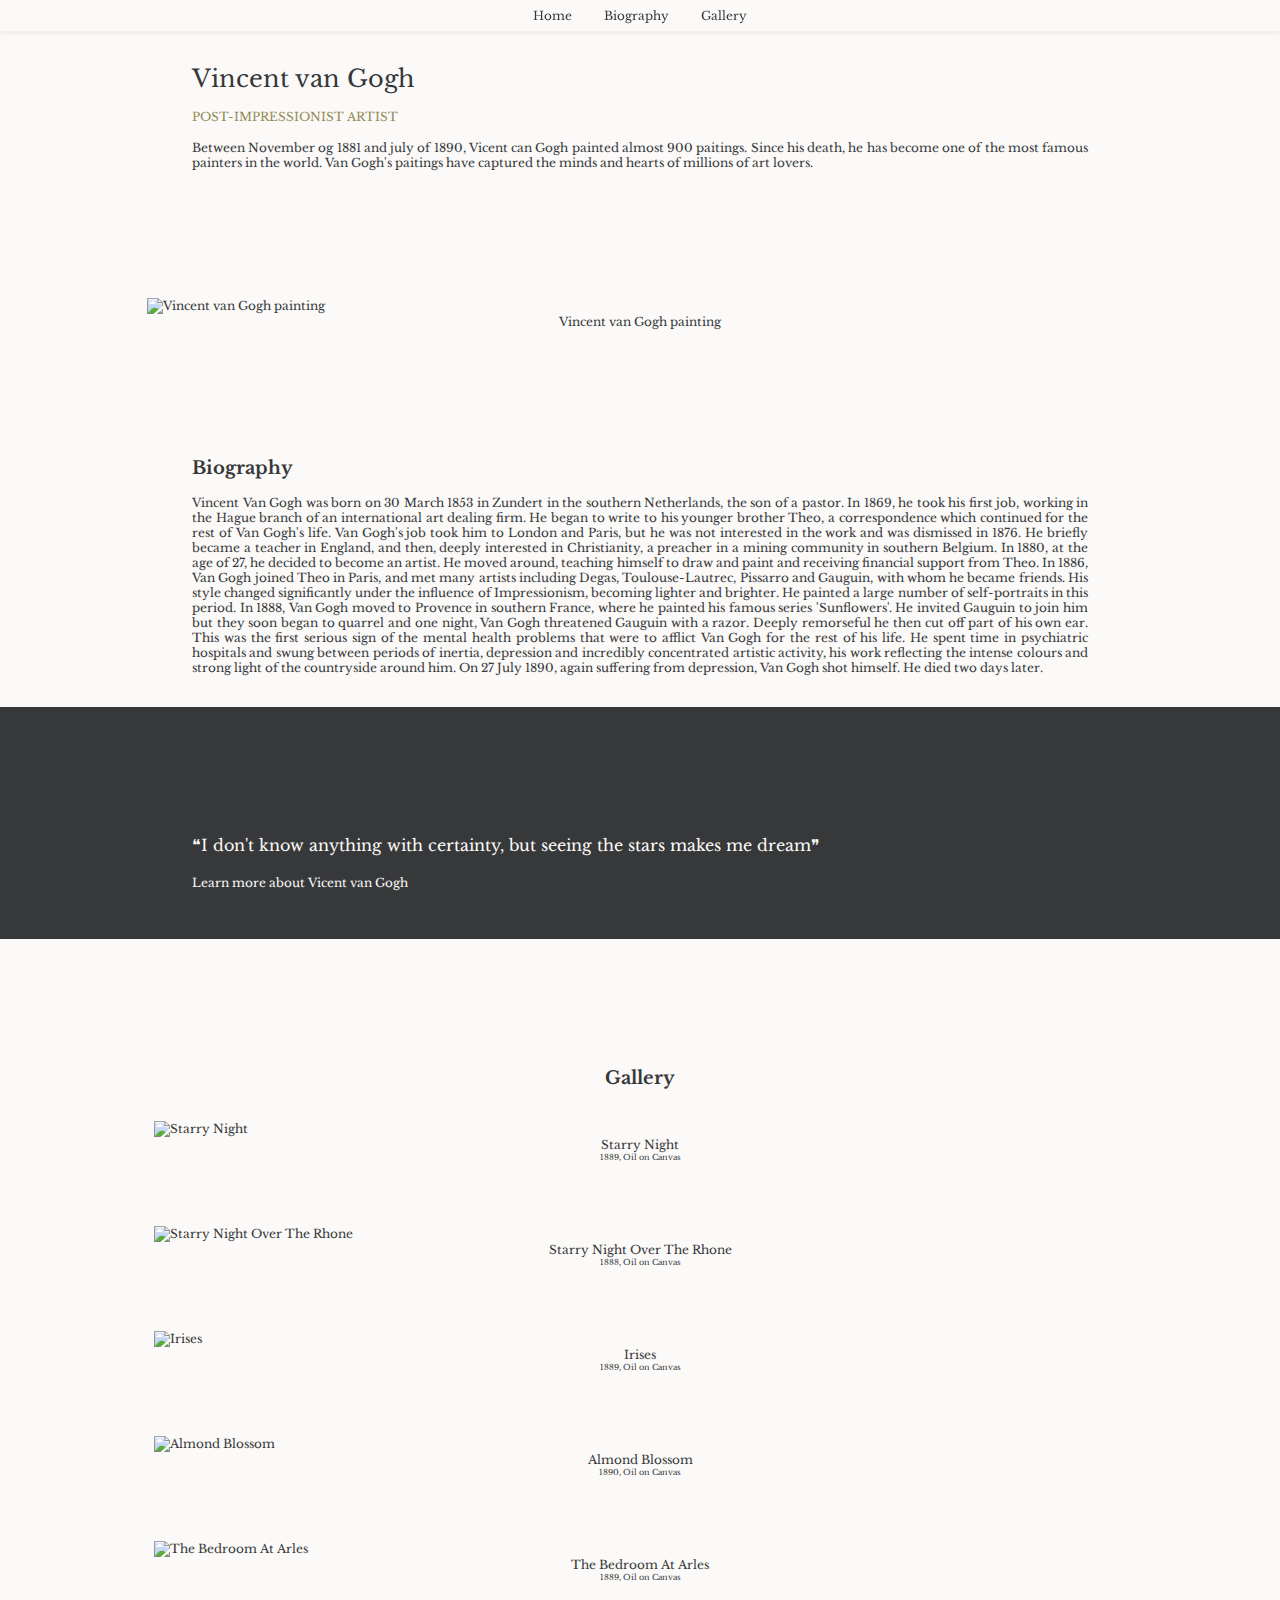
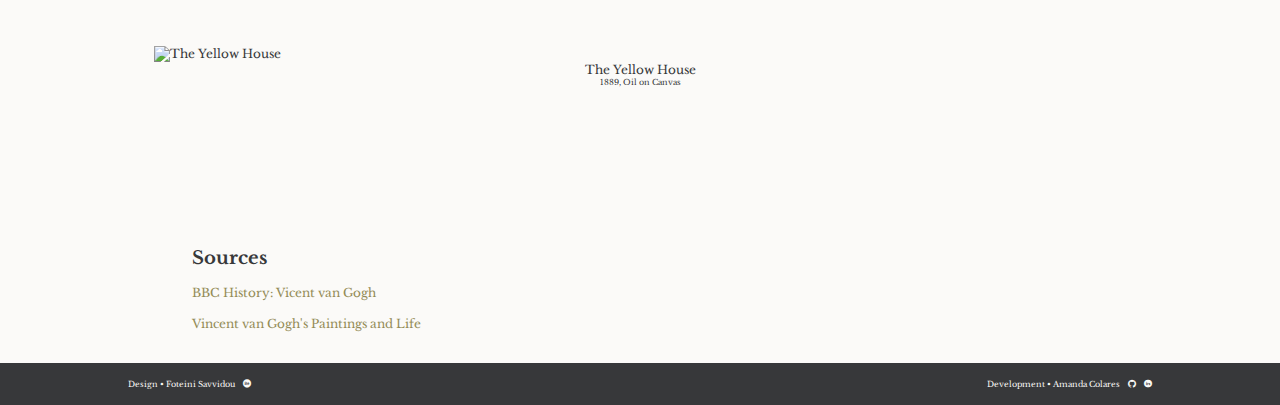
==== index.html @ c56697ff "mobile ok" ====
<!DOCTYPE html>
<html lang="en">
  <head>
    <meta charset="UTF-8" />
    <meta http-equiv="X-UA-Compatible" content="IE=edge" />
    <meta name="viewport" content="width=device-width, initial-scale=1.0" />
    <title>Tribute Page</title>

    <!--Style-->
    <link rel="stylesheet" href="index.css" />

    <!--Fonts-->
    <link rel="preconnect" href="https://fonts.googleapis.com" />
    <link rel="preconnect" href="https://fonts.gstatic.com" crossorigin />
    <link
      href="https://fonts.googleapis.com/css2?family=Lato:ital,wght@0,300;0,400;0,700;1,100&family=Libre+Baskerville:wght@400;700&display=swap"
      rel="stylesheet"
    />

    <!--Fonts(icons)-->
    <link rel="stylesheet" href="assets/style.css">
  </head>
  <body>
    <header>
      <ul>
        <li><a href="#home">Home</a></li>
        <li><a href="#biography_link">Biography</a></li>
        <li><a href="#gallery_link">Gallery</a></li>
      </ul>
    </header>
    <main>
      <div id="home">
        <h1>Vincent van Gogh</h1>
        <p id="detail">POST-IMPRESSIONIST ARTIST</p>
        <p>
          Between November og 1881 and july of 1890, Vicent can Gogh painted
          almost 900 paitings. Since his death, he has become one of the most
          famous painters in the world. Van Gogh's paitings have captured the
          minds and hearts of millions of art lovers.
        </p>
        <figure>
          <img
            src="https://micrio.vangoghmuseum.nl/iiif/pMtwg/full/600,/0/default.jpg?hash=FHseb-YQ86AFcc2DVhrbT9A5LAbOsE0FQnv9GUdDXag"
            alt="Vincent van Gogh painting"
          />
          <div id="biography_link"></div>
          <figcaption>Vincent van Gogh painting</figcaption>
        </figure>
        
      </div>
      <div id="biography">
          <h2>Biography</a></h2>
          <p>
            Vincent Van Gogh was born on 30 March 1853 in Zundert in the southern Netherlands, the son of a pastor. In 1869, he took his first job, working in the Hague branch of an international art dealing firm. He began to write to his younger brother Theo, a correspondence which continued for the rest of Van Gogh's life.
            Van Gogh's job took him to London and Paris, but he was not interested in the work and was dismissed in 1876. He briefly became a teacher in England, and then, deeply interested in Christianity, a preacher in a mining community in southern Belgium.
            In 1880, at the age of 27, he decided to become an artist. He moved around, teaching himself to draw and paint and receiving financial support from Theo. In 1886, Van Gogh joined Theo in Paris, and met many artists including Degas, Toulouse-Lautrec, Pissarro and Gauguin, with whom he became friends. His style changed significantly under the influence of Impressionism, becoming lighter and brighter. He painted a large number of self-portraits in this period.
            In 1888, Van Gogh moved to Provence in southern France, where he painted his famous series 'Sunflowers'. He invited Gauguin to join him but they soon began to quarrel and one night, Van Gogh threatened Gauguin with a razor. Deeply remorseful he then cut off part of his own ear.
            This was the first serious sign of the mental health problems that were to afflict Van Gogh for the rest of his life. He spent time in psychiatric hospitals and swung between periods of inertia, depression and incredibly concentrated artistic activity, his work reflecting the intense colours and strong light of the countryside around him.
            On 27 July 1890, again suffering from depression, Van Gogh shot himself. He died two days later. 
          </p>
      </div>
      <div id="quote">
        <p id="p-quote">&#10077;I don't know anything with certainty, but seeing the stars makes me dream&#10078;</p>
        <p><a href="https://www.bbc.co.uk/history/historic_figures/van_gogh_vincent.shtml" target="_blank">Learn more about Vicent van Gogh</a></p>
        <div id="gallery_link"></div>
      </div>
      <div id="gallery">
        <h2>Gallery</h2>
          <figure id="figure_1">
            <img src="https://www.vincentvangogh.org/images/paintings/the-starry-night.jpg" alt="Starry Night">
            <figcaption>Starry Night</figcaption>
            <small>1889, Oil on Canvas</small>
          </figure>
          <figure id="figure_2">
            <img src="https://www.vincentvangogh.org/images/paintings/the-starry-night-over-the-rhone.jpg" alt="Starry Night Over The Rhone">
            <figcaption>Starry Night Over The Rhone</figcaption>
            <small>1888, Oil on Canvas</small>
          </figure>
          <figure id="figure_3">
            <img src="https://www.vincentvangogh.org/images/paintings/irises.jpg" alt="Irises">
            <figcaption>Irises</figcaption>
            <small>1889, Oil on Canvas</small>
          </figure>
          <figure id="figure_4">
            <img src="https://www.vincentvangogh.org/images/paintings/almond-blossom.jpg" alt="Almond Blossom">
            <figcaption>Almond Blossom</figcaption>
            <small>1890, Oil on Canvas</small>
          </figure>
          <figure id="figure_5">
            <img src="https://www.vincentvangogh.org/images/paintings/the-bedroom-at-arles.jpg" alt="The Bedroom At Arles">
            <figcaption>The Bedroom At Arles</figcaption>
            <small>1889, Oil on Canvas</small>
          </figure>
          <figure id="figure_6">
            <img src="https://www.vincentvangogh.org/images/paintings/the-yellow-house.jpg" alt="The Yellow House">
            <figcaption>The Yellow House</figcaption>
            <small>1889, Oil on Canvas</small>
          </figure>
      </div>
      <div id="sources">
        <h2>Sources</h2>
        <p><a href="https://www.bbc.co.uk/history/historic_figures/van_gogh_vincent.shtml">BBC History: Vicent van Gogh</a></p>
        <p><a href="https://www.vincentvangogh.org/">Vincent van Gogh's Paintings and Life</a></p>
      </div>
    </main>
    <footer>
      <div id="design-credits">
        <p>Design &#8226; <a href="https://www.linkedin.com/in/foteini-savvidou/" target="_blank">Foteini Savvidou</a></p>
        <a href="https://www.behance.net/foteinisavvidou" target="_blank"><i class="icon-behance-round"></i></a>
      </div>
      <div id="development-credits">
        <p>Development &#8226; <a href="https://www.linkedin.com/in/amanda-colares-88298821a/" target="_blank">Amanda Colares</a></p>
        <a href="https://github.com/colaresAmanda" target="_blank"><i class="icon-github"></i></a>
        <a href="https://www.linkedin.com/in/amanda-colares-88298821a/" target="_blank"><i class="icon-linkedin-round"></i></a>
      </div>
    </footer>
  </body>
</html>
---- index.css ----
/*======Reset========*/
body, h1, h2, figure, p{
    margin: 0;
}
ul{
    list-style: none;
    padding: 0;
    margin: 0;
}

a{
    text-decoration: none;
    color: var(--color_2);
}

/*=====General Config========*/
:root{
    --title-font: 'Libre Baskerville', serif;
    --body-font: 'Lato', sans-serif;
    --color_1: #fbfaf8;
    --color_2: #37383A;
    --color_3: #948c57;

}

body{
    font: 400 .75rem var(--title-font);
    color: var(--color_2);

    padding-top: 2rem;
}
/*======Menu========*/
header{
    position: fixed;
    top:0;
    width: 100%;
    background: var(--color_1);
    box-shadow: 0px 1px 5px 0px rgba(0, 0, 0, 0.10);
    z-index: 10;
}

header ul{
    display: flex;
    align-items: center;
    justify-content: center;
}
header ul li{
    font: 400 .75rem var(--title-font);
    padding: .5rem 1rem .5rem 1rem;
}

header ul li a:hover{
    cursor: pointer;
    color: var(--color_3);
    text-decoration: underline;
}


/*============main===========*/
#home{
    width: 100%;
    background-color: var(--color_1);
    
}

#home h1{
    padding: 2rem 15% 0 15%;
    font: 400 1.5rem var(--title-font);
    color: var(--color_2);
}
#home p#detail{
    color: var(--color_3);
}

#home p{
    padding: 1rem 15% 0 15%;
    text-align: justify;
    color: var(--color_2);
}

#home figure{
    padding: 10% 1.5rem 0 1.5rem;
    display: flex;
    flex-direction: column;
    align-items: center;
}

#home img{
    width: 80%;
}

/*========Biography============*/
#biography{
    padding: 10% 15% 2rem 15%;
    background-color: var(--color_1);
}

#biography p{
    text-align: justify;
    margin: 1rem 0 0 0;
}

/*=======Quote==========*/
#quote{
    padding: 10% 15% 2rem 15%;
    background-color: var(--color_2);
    color: var(--color_1);
}

#quote p{
    font-size: 1rem;
    text-align: justify;
    margin-bottom: 1rem;
}

#quote a{
    font-size: .75rem;
    color: var(--color_1);
}
#quote a:hover{
   text-decoration: underline;
}

/*=======Gallery============*/
#gallery{
    width: 100%;
    background-color: var(--color_1);
    color: var(--color_2);
}
#gallery h2{
    display: flex;
    justify-content: center;

    padding: 10% 15% 0 15%;
}
#gallery figure{
    display: flex;
    flex-direction: column;
    align-items: center;
    justify-content: center;

    padding: 2rem;
}
#gallery img{
    width: 80%;
}

#gallery small{
    font-size: .5rem;
}

/*=======Sources==========*/
#sources{
    padding: 10% 15% 2rem 15%;
    background-color: var(--color_1);
}
#sources p{
    margin-top: 1rem;
}

#sources p a{
    text-align: justify;
    color: var(--color_3);
}

#sources p a:hover{
    text-decoration: underline;
}


/*=========footer==========*/
footer{
    background-color: var(--color_2);

    font: 400 .5rem var(--title-font);
    color: var(--color_1);

    display: flex;
    justify-content: space-between;
    padding: 1rem 10% 1rem 10%;
}

footer i{
    color: var(--color_1);
    font-size: .75 rem;
    padding-left: .5rem;
}
footer i:hover{
    color: var(--color_3);
}

footer #design-credits,
footer #development-credits{
    
    display: flex;
    justify-content: center;
    align-items: center;
}

footer #design-credits a,
footer #development-credits a{
    color: var(--color_1);
}
footer #design-credits p a:hover,
footer #development-credits p a:hover{
    text-decoration: underline;
}
---- assets/style.css ----
@font-face {
  font-family: 'icomoon';
  src:  url('fonts/icomoon.eot?vii7xt');
  src:  url('fonts/icomoon.eot?vii7xt#iefix') format('embedded-opentype'),
    url('fonts/icomoon.ttf?vii7xt') format('truetype'),
    url('fonts/icomoon.woff?vii7xt') format('woff'),
    url('fonts/icomoon.svg?vii7xt#icomoon') format('svg');
  font-weight: normal;
  font-style: normal;
  font-display: block;
}

[class^="icon-"], [class*=" icon-"] {
  /* use !important to prevent issues with browser extensions that change fonts */
  font-family: 'icomoon' !important;
  speak: never;
  font-style: normal;
  font-weight: normal;
  font-variant: normal;
  text-transform: none;
  line-height: 1;

  /* Better Font Rendering =========== */
  -webkit-font-smoothing: antialiased;
  -moz-osx-font-smoothing: grayscale;
}

.icon-behance-round:before {
  content: "\e900";
}
.icon-github:before {
  content: "\e901";
}
.icon-linkedin-round:before {
  content: "\e902";
}
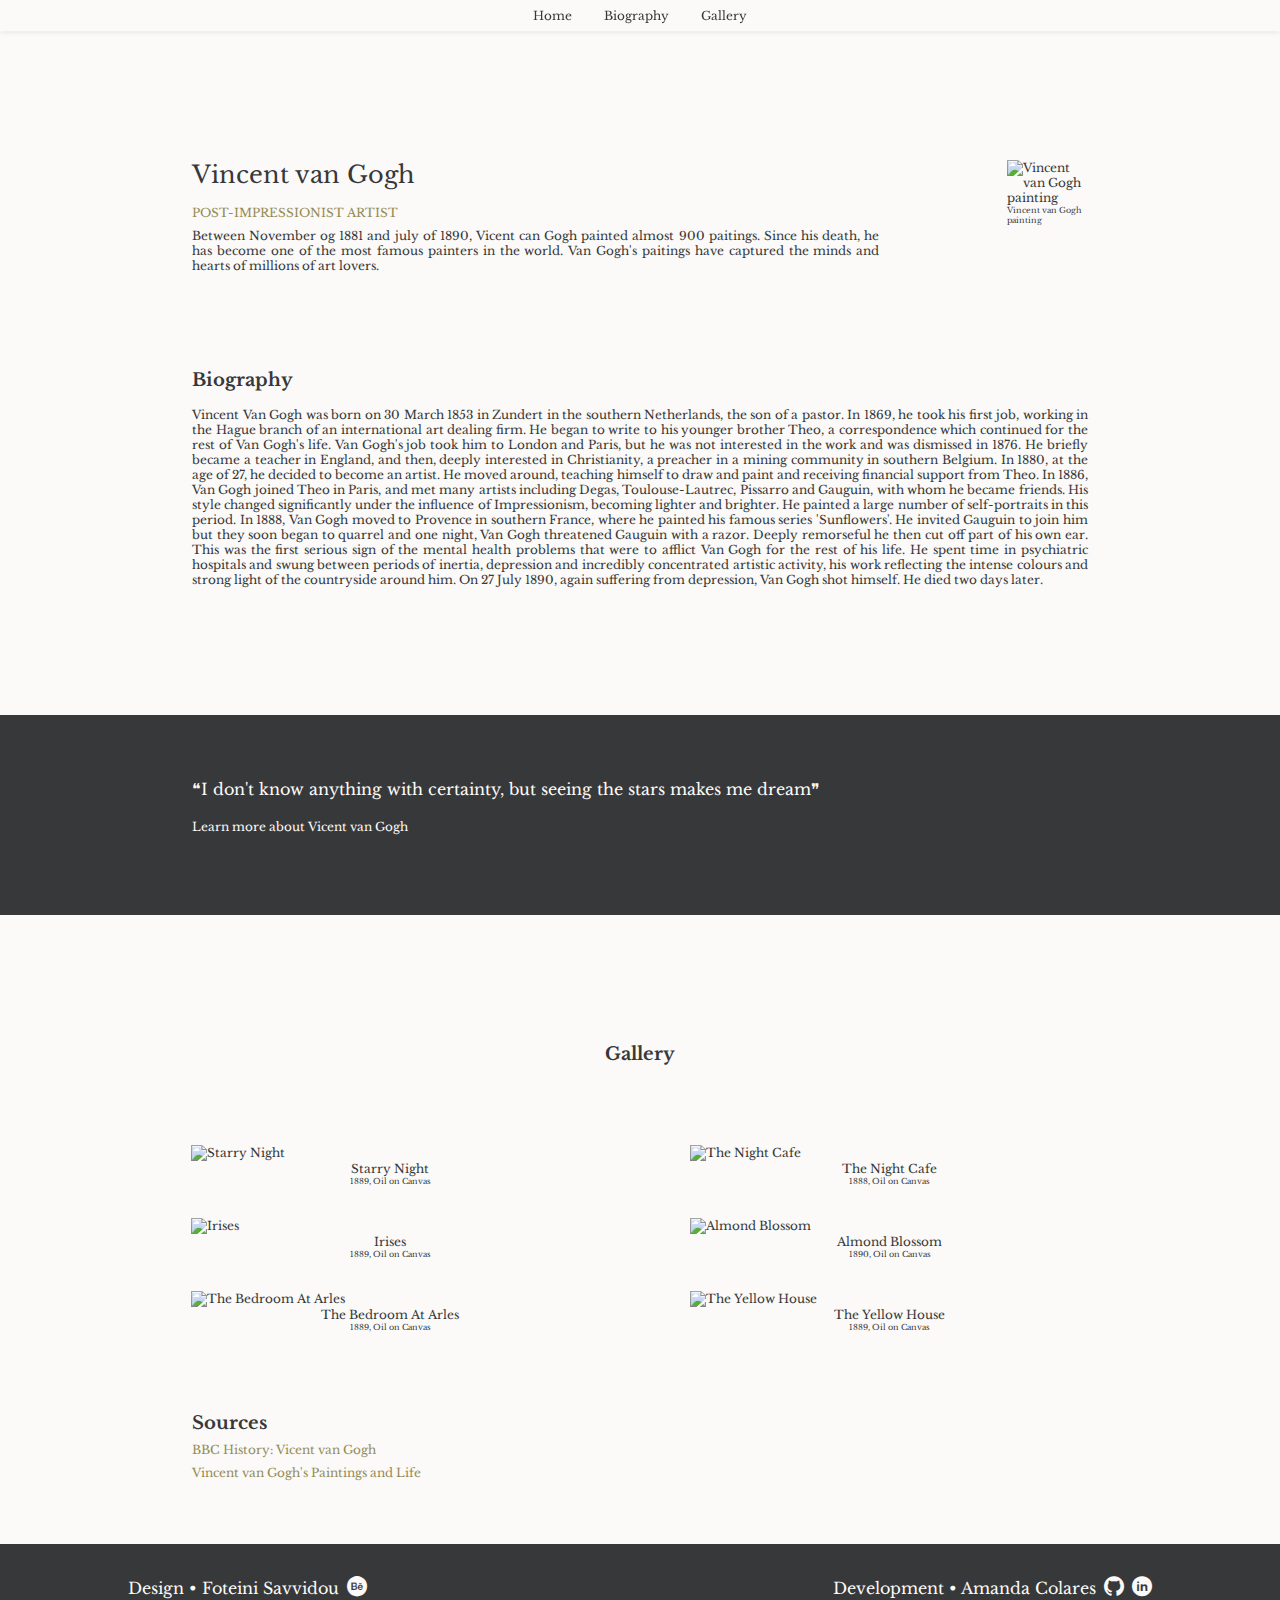
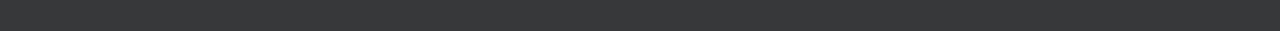
==== commit e078c726: "mobile footer changed, tablet ok" ====
--- a/index.html
+++ b/index.html
@@ -25,12 +25,13 @@
       <ul>
         <li><a href="#home">Home</a></li>
         <li><a href="#biography_link">Biography</a></li>
-        <li><a href="#gallery_link">Gallery</a></li>
+        <li><a href="#gallery">Gallery</a></li>
       </ul>
     </header>
     <main>
       <div id="home">
-        <h1>Vincent van Gogh</h1>
+        <div id="home__text">
+          <h1>Vincent van Gogh</h1>
         <p id="detail">POST-IMPRESSIONIST ARTIST</p>
         <p>
           Between November og 1881 and july of 1890, Vicent can Gogh painted
@@ -38,6 +39,7 @@
           famous painters in the world. Van Gogh's paitings have captured the
           minds and hearts of millions of art lovers.
         </p>
+        </div>
         <figure>
           <img
             src="https://micrio.vangoghmuseum.nl/iiif/pMtwg/full/600,/0/default.jpg?hash=FHseb-YQ86AFcc2DVhrbT9A5LAbOsE0FQnv9GUdDXag"
@@ -62,40 +64,41 @@
       <div id="quote">
         <p id="p-quote">&#10077;I don't know anything with certainty, but seeing the stars makes me dream&#10078;</p>
         <p><a href="https://www.bbc.co.uk/history/historic_figures/van_gogh_vincent.shtml" target="_blank">Learn more about Vicent van Gogh</a></p>
-        <div id="gallery_link"></div>
       </div>
       <div id="gallery">
         <h2>Gallery</h2>
-          <figure id="figure_1">
+        <div id="row">
+          <figure id="figure_1" class="column">
             <img src="https://www.vincentvangogh.org/images/paintings/the-starry-night.jpg" alt="Starry Night">
             <figcaption>Starry Night</figcaption>
             <small>1889, Oil on Canvas</small>
           </figure>
-          <figure id="figure_2">
-            <img src="https://www.vincentvangogh.org/images/paintings/the-starry-night-over-the-rhone.jpg" alt="Starry Night Over The Rhone">
-            <figcaption>Starry Night Over The Rhone</figcaption>
+          <figure id="figure_2" class="column">
+            <img src="https://www.vincentvangogh.org/images/paintings/the-night-cafe.jpg" alt="The Night Cafe">
+            <figcaption>The Night Cafe</figcaption>
             <small>1888, Oil on Canvas</small>
           </figure>
-          <figure id="figure_3">
+          <figure id="figure_3" class="column">
             <img src="https://www.vincentvangogh.org/images/paintings/irises.jpg" alt="Irises">
             <figcaption>Irises</figcaption>
             <small>1889, Oil on Canvas</small>
           </figure>
-          <figure id="figure_4">
+          <figure id="figure_4" class="column">
             <img src="https://www.vincentvangogh.org/images/paintings/almond-blossom.jpg" alt="Almond Blossom">
             <figcaption>Almond Blossom</figcaption>
             <small>1890, Oil on Canvas</small>
           </figure>
-          <figure id="figure_5">
+          <figure id="figure_5" class="column">
             <img src="https://www.vincentvangogh.org/images/paintings/the-bedroom-at-arles.jpg" alt="The Bedroom At Arles">
             <figcaption>The Bedroom At Arles</figcaption>
             <small>1889, Oil on Canvas</small>
           </figure>
-          <figure id="figure_6">
+          <figure id="figure_6" class="column">
             <img src="https://www.vincentvangogh.org/images/paintings/the-yellow-house.jpg" alt="The Yellow House">
             <figcaption>The Yellow House</figcaption>
             <small>1889, Oil on Canvas</small>
           </figure>
+        </div>
       </div>
       <div id="sources">
         <h2>Sources</h2>
--- a/index.css
+++ b/index.css
@@ -1,207 +1,293 @@
 /*======Reset========*/
-body, h1, h2, figure, p{
-    margin: 0;
-}
-ul{
-    list-style: none;
-    padding: 0;
-    margin: 0;
-}
-
-a{
-    text-decoration: none;
-    color: var(--color_2);
+body,
+h1,
+h2,
+figure,
+p {
+  margin: 0;
+}
+ul {
+  list-style: none;
+  padding: 0;
+  margin: 0;
+}
+
+a {
+  text-decoration: none;
+  color: var(--color_2);
 }
 
 /*=====General Config========*/
-:root{
-    --title-font: 'Libre Baskerville', serif;
-    --body-font: 'Lato', sans-serif;
-    --color_1: #fbfaf8;
-    --color_2: #37383A;
-    --color_3: #948c57;
-
-}
-
-body{
-    font: 400 .75rem var(--title-font);
-    color: var(--color_2);
-
-    padding-top: 2rem;
+:root {
+  --title-font: "Libre Baskerville", serif;
+  --body-font: "Lato", sans-serif;
+  --color_1: #fbfaf8;
+  --color_2: #37383a;
+  --color_3: #948c57;
+}
+
+body {
+  font: 400 0.75rem var(--title-font);
+  color: var(--color_2);
+
+  padding-top: 2rem;
 }
 /*======Menu========*/
-header{
-    position: fixed;
-    top:0;
-    width: 100%;
-    background: var(--color_1);
-    box-shadow: 0px 1px 5px 0px rgba(0, 0, 0, 0.10);
-    z-index: 10;
-}
-
-header ul{
-    display: flex;
-    align-items: center;
-    justify-content: center;
-}
-header ul li{
-    font: 400 .75rem var(--title-font);
-    padding: .5rem 1rem .5rem 1rem;
-}
-
-header ul li a:hover{
-    cursor: pointer;
-    color: var(--color_3);
-    text-decoration: underline;
-}
-
-
-/*============main===========*/
-#home{
+header {
+  position: fixed;
+  top: 0;
+  width: 100%;
+  background: var(--color_1);
+  box-shadow: 0px 1px 5px 0px rgba(0, 0, 0, 0.1);
+  z-index: 10;
+}
+
+header ul {
+  display: flex;
+  align-items: center;
+  justify-content: center;
+}
+header ul li {
+  font: 400 0.75rem var(--title-font);
+  padding: 0.5rem 1rem 0.5rem 1rem;
+}
+
+header ul li a:hover {
+  cursor: pointer;
+  color: var(--color_3);
+  text-decoration: underline;
+}
+
+/*------------------------MOBILE----------------/*
+/*============Home===========*/
+#home {
+  width: 100%;
+  background-color: var(--color_1);
+}
+
+#home h1 {
+  padding: 2rem 15% 0 15%;
+  font: 400 1.5rem var(--title-font);
+  color: var(--color_2);
+}
+#home p#detail {
+  color: var(--color_3);
+}
+
+#home p {
+  padding: 1rem 15% 0 15%;
+  text-align: justify;
+  color: var(--color_2);
+}
+
+#home figure {
+  padding: 10% 1.5rem 0 1.5rem;
+  display: flex;
+  flex-direction: column;
+  align-items: center;
+}
+
+#home img {
+  width: 80%;
+}
+
+/*========Biography============*/
+#biography {
+  padding: 10% 15% 2rem 15%;
+  background-color: var(--color_1);
+}
+
+#biography p {
+  text-align: justify;
+  margin: 1rem 0 0 0;
+}
+
+/*=======Quote==========*/
+#quote {
+  padding: 10% 15% 2rem 15%;
+  background-color: var(--color_2);
+  color: var(--color_1);
+}
+
+#quote p {
+  font-size: 1rem;
+  text-align: justify;
+  margin-bottom: 1rem;
+}
+
+#quote a {
+  font-size: 0.75rem;
+  color: var(--color_1);
+}
+#quote a:hover {
+  text-decoration: underline;
+}
+
+/*=======Gallery============*/
+#gallery {
+  width: 100%;
+  background-color: var(--color_1);
+  color: var(--color_2);
+}
+#gallery h2 {
+  display: flex;
+  justify-content: center;
+
+  padding: 10% 15% 0 15%;
+}
+#gallery figure {
+  display: flex;
+  flex-direction: column;
+  align-items: center;
+  justify-content: center;
+
+  padding: 2rem;
+}
+#gallery img {
+  width: 80%;
+}
+
+#gallery small {
+  font-size: 0.5rem;
+}
+
+/*=======Sources==========*/
+#sources {
+  padding: 10% 15% 3rem 15%;
+  background-color: var(--color_1);
+}
+#sources p {
+  margin-top: 0.5rem;
+}
+
+#sources p a {
+  text-align: justify;
+  color: var(--color_3);
+}
+
+#sources p a:hover {
+  text-decoration: underline;
+}
+
+/*=========footer==========*/
+footer {
+  background-color: var(--color_2);
+
+  font: 400 0.5rem var(--title-font);
+  color: var(--color_1);
+
+  display: flex;
+  justify-content: space-between;
+  padding: 1rem 1rem 1rem 1rem;
+}
+
+footer i {
+  color: var(--color_1);
+  font-size: 1.25rem;
+  padding-left: 0.5rem;
+}
+footer i:hover {
+  color: var(--color_3);
+}
+
+footer #design-credits,
+footer #development-credits {
+  display: flex;
+  justify-content: center;
+  align-items: center;
+}
+
+footer #design-credits a,
+footer #development-credits a {
+  color: var(--color_1);
+}
+footer #design-credits p a:hover,
+footer #development-credits p a:hover {
+  text-decoration: underline;
+}
+
+/*------------------------TABLET----------------*/
+@media (min-width: 801px) {
+  /*============Home===========*/
+  #home {
     width: 100%;
     background-color: var(--color_1);
-    
-}
-
-#home h1{
-    padding: 2rem 15% 0 15%;
-    font: 400 1.5rem var(--title-font);
-    color: var(--color_2);
-}
-#home p#detail{
-    color: var(--color_3);
-}
-
-#home p{
-    padding: 1rem 15% 0 15%;
-    text-align: justify;
-    color: var(--color_2);
-}
-
-#home figure{
-    padding: 10% 1.5rem 0 1.5rem;
     display: flex;
-    flex-direction: column;
-    align-items: center;
-}
-
-#home img{
-    width: 80%;
-}
-
-/*========Biography============*/
-#biography{
-    padding: 10% 15% 2rem 15%;
-    background-color: var(--color_1);
-}
-
-#biography p{
-    text-align: justify;
-    margin: 1rem 0 0 0;
-}
-
-/*=======Quote==========*/
-#quote{
-    padding: 10% 15% 2rem 15%;
+  }
+
+  #home__text {
+    padding: 10% 10% 2rem 15%;
+  }
+
+  #home h1 {
+    padding: 0 0 0.5rem 0 !important;
+  }
+
+  #home p {
+    padding: 0.5rem 0 0 0 !important;
+  }
+
+  #home figure {
+    padding: 10% 15% 0 0 !important;
+  }
+
+  #home figcaption {
+    font-size: 0.5rem;
+  }
+
+  #home img {
+    width: 100%;
+  }
+
+  /*========Biography============*/
+  #biography {
+    padding: 5% 15% 10% 15%;
+  }
+
+  /*=======Quote==========*/
+  #quote {
+    padding: 5% 15% 5% 15%;
     background-color: var(--color_2);
     color: var(--color_1);
-}
-
-#quote p{
-    font-size: 1rem;
-    text-align: justify;
-    margin-bottom: 1rem;
-}
-
-#quote a{
-    font-size: .75rem;
-    color: var(--color_1);
-}
-#quote a:hover{
-   text-decoration: underline;
-}
-
-/*=======Gallery============*/
-#gallery{
+  }
+  #quote a {
+    font-size: 0.75rem;
+  }
+
+  /*=======Gallery============*/
+  #gallery {
     width: 100%;
     background-color: var(--color_1);
     color: var(--color_2);
-}
-#gallery h2{
-    display: flex;
-    justify-content: center;
-
-    padding: 10% 15% 0 15%;
-}
-#gallery figure{
-    display: flex;
-    flex-direction: column;
-    align-items: center;
-    justify-content: center;
-
-    padding: 2rem;
-}
-#gallery img{
-    width: 80%;
-}
-
-#gallery small{
-    font-size: .5rem;
-}
-
-/*=======Sources==========*/
-#sources{
-    padding: 10% 15% 2rem 15%;
+  }
+  #gallery h2 {
+    padding-bottom: 5%;
+  }
+  #row {
+    display: grid;
+    grid-template-columns: 50% 50%;
+    padding: 0 11% 0 11%;
+  }
+  #gallery figure {
+    padding: 1rem 0 1rem 0 !important;
+  }
+
+  /*=======Sources==========*/
+  #sources {
+    padding: 5% 15% 5% 15%;
     background-color: var(--color_1);
-}
-#sources p{
-    margin-top: 1rem;
-}
-
-#sources p a{
-    text-align: justify;
-    color: var(--color_3);
-}
-
-#sources p a:hover{
-    text-decoration: underline;
-}
-
-
-/*=========footer==========*/
-footer{
-    background-color: var(--color_2);
-
-    font: 400 .5rem var(--title-font);
+  }
+  #sources p {
+    margin-top: 0.5rem;
+  }
+
+  /*=========footer==========*/
+  footer {
+    font: 400 1rem var(--title-font);
     color: var(--color_1);
 
     display: flex;
     justify-content: space-between;
-    padding: 1rem 10% 1rem 10%;
-}
-
-footer i{
-    color: var(--color_1);
-    font-size: .75 rem;
-    padding-left: .5rem;
-}
-footer i:hover{
-    color: var(--color_3);
-}
-
-footer #design-credits,
-footer #development-credits{
-    
-    display: flex;
-    justify-content: center;
-    align-items: center;
-}
-
-footer #design-credits a,
-footer #development-credits a{
-    color: var(--color_1);
-}
-footer #design-credits p a:hover,
-footer #development-credits p a:hover{
-    text-decoration: underline;
-}+    padding: 2rem 10% 2rem 10%;
+  }
+}
